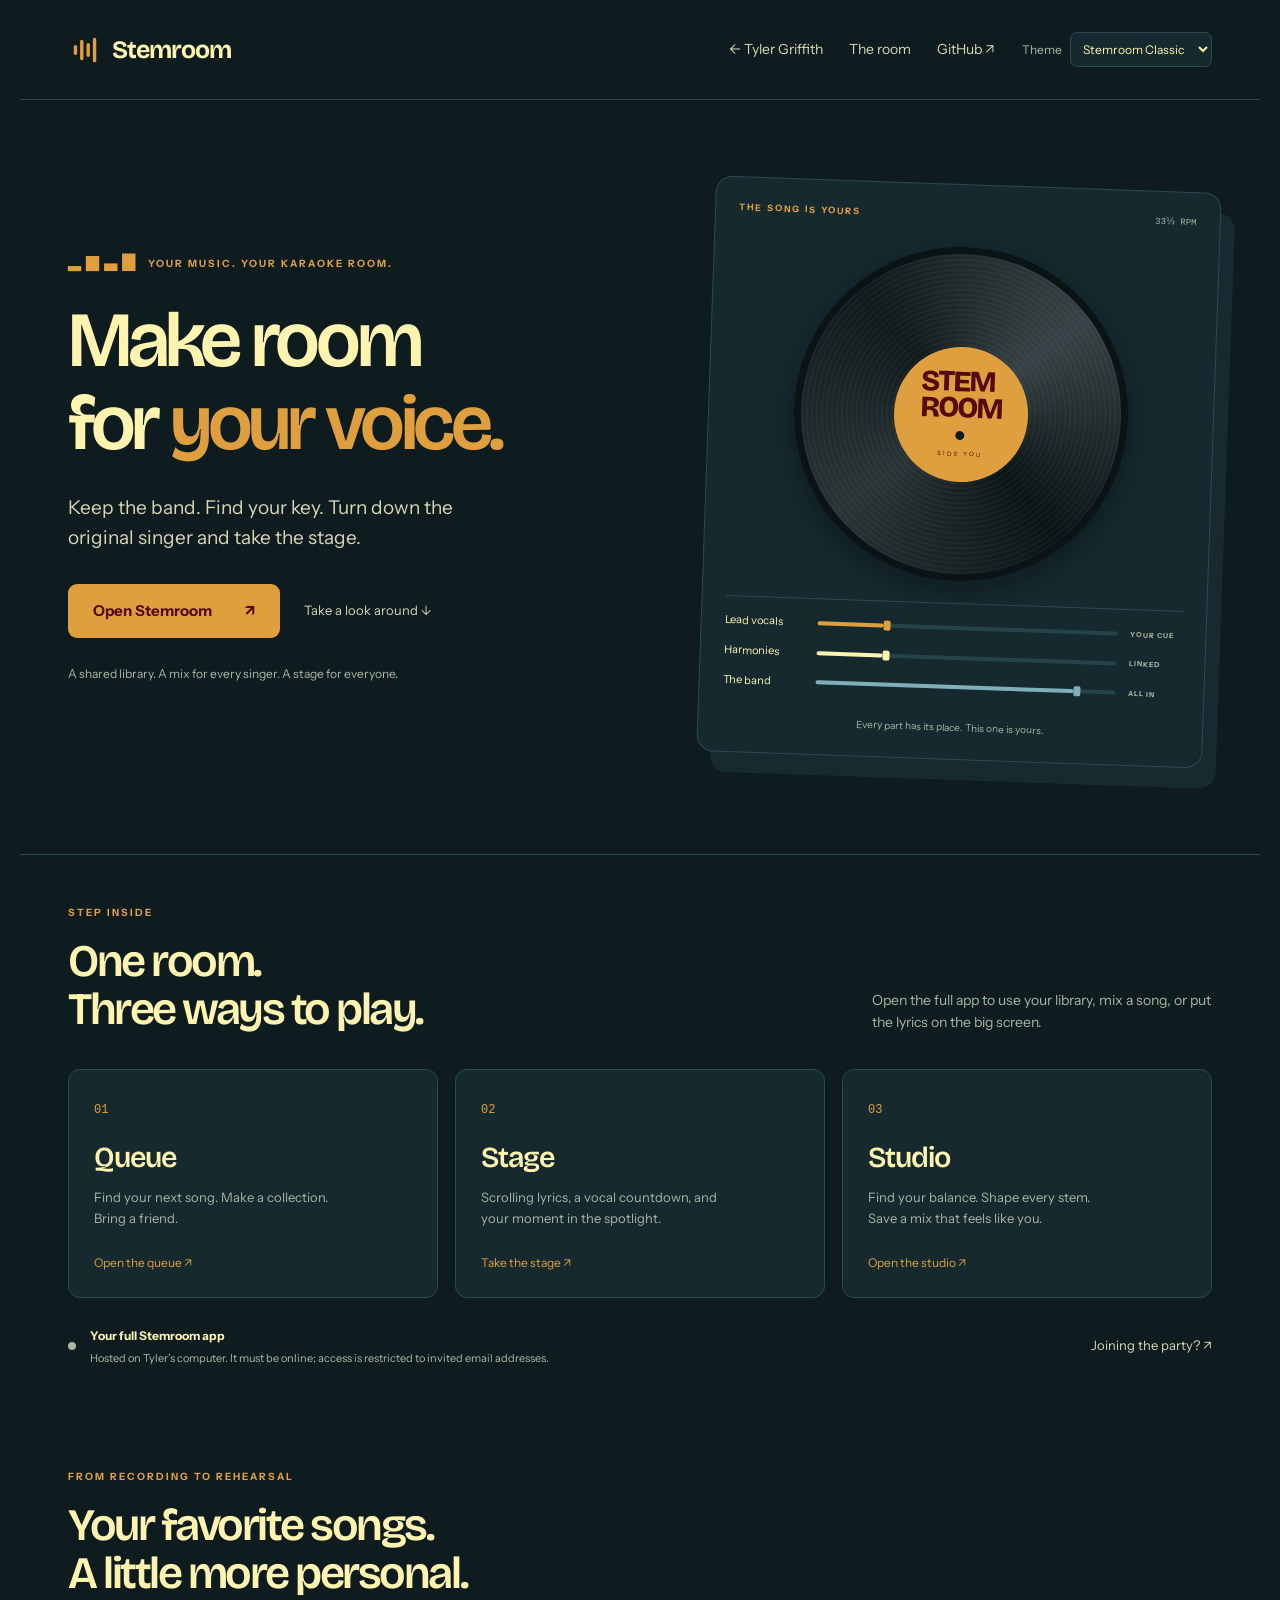
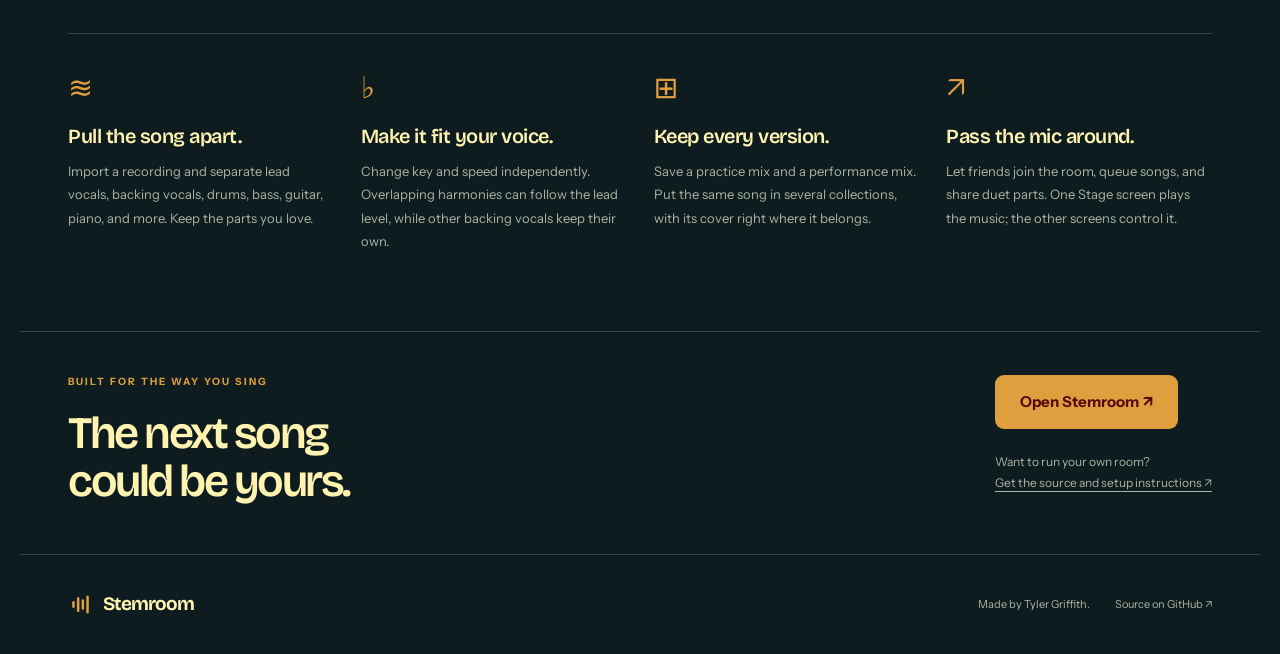
==== stemroom/index.html @ 1fe7717b "Add Stemroom to portfolio navigation and publish its entry page" ====
<!doctype html>
<html lang="en">
<head>
  <meta charset="utf-8">
  <meta name="viewport" content="width=device-width, initial-scale=1">
  <meta name="description" content="Stemroom turns your music into your karaoke room. Separate stems, save your mixes, find your key, and sing together.">
  <meta name="theme-color" content="#0E1C20">
  <title>Stemroom · Make room for your voice</title>
  <script src="assets/themes.js"></script>
  <link rel="icon" href="assets/favicon.svg" type="image/svg+xml">
  <link rel="preconnect" href="https://fonts.googleapis.com">
  <link rel="preconnect" href="https://fonts.gstatic.com" crossorigin>
  <link href="https://fonts.googleapis.com/css2?family=Bricolage+Grotesque:opsz,wght@12..96,500..800&family=Instrument+Sans:wght@400..700&display=swap" rel="stylesheet">
  <link rel="stylesheet" href="assets/palette.css">
  <link rel="stylesheet" href="site.css">
  <script type="module" src="site.js"></script>
</head>
<body>
  <a class="skip" href="#main">Skip to content</a>
  <header class="site-header wrap">
    <a class="brand" href="./"><img src="assets/favicon.svg" width="34" height="34" alt="">Stemroom</a>
    <nav aria-label="Website"><a href="https://tylergriffith.us/">← Tyler Griffith</a><a href="#room">The room</a><a href="https://github.com/tyler-the-griffith/stemroom">GitHub ↗</a></nav>
    <label class="theme-label"><span>Theme</span><select id="theme" aria-label="Site theme"></select></label>
  </header>
  <main id="main">
    <section class="hero wrap" aria-labelledby="hero-title">
      <div class="hero-copy">
        <p class="eyebrow"><span class="tiny-bars" aria-hidden="true">▂ ▆ ▃ ▇</span> YOUR MUSIC. YOUR KARAOKE ROOM.</p>
        <h1 id="hero-title">Make room<br>for <em>your voice.</em></h1>
        <p class="intro">Keep the band. Find your key. Turn down the original singer and take the stage.</p>
        <div class="actions"><a class="button primary launch" href="#room">Open Stemroom <span aria-hidden="true">↗</span></a><a class="text-link" href="#how">Take a look around <span aria-hidden="true">↓</span></a></div>
        <p class="small hero-note">A shared library. A mix for every singer. A stage for everyone.</p>
      </div>
      <div class="record-panel" aria-label="Illustration of a record separated into vocal and instrumental tracks">
        <div class="record-top"><span class="eyebrow">THE SONG IS YOURS</span><span class="mono">33⅓ RPM</span></div>
        <div class="record"><div class="record-label"><span>STEM<br>ROOM</span><i></i><small>SIDE YOU</small></div></div>
        <div class="mix-illustration">
          <div><span>Lead vocals</span><i style="--level:22%;--ink:var(--amber)"></i><b>YOUR CUE</b></div>
          <div><span>Harmonies</span><i style="--level:22%;--ink:var(--cream)"></i><b>LINKED</b></div>
          <div><span>The band</span><i style="--level:86%;--ink:var(--teal-light)"></i><b>ALL IN</b></div>
        </div>
        <p class="record-caption">Every part has its place. This one is yours.</p>
      </div>
    </section>

    <section class="room-section wrap" id="room" aria-labelledby="room-title">
      <div class="section-heading"><div><p class="eyebrow">STEP INSIDE</p><h2 id="room-title">One room.<br>Three ways to play.</h2></div><p>Open the full app to use your library, mix a song, or put the lyrics on the big screen.</p></div>
      <div class="room-links">
        <a class="room-link" data-route="#/" href="#connection"><span class="step">01</span><h3>Queue</h3><p>Find your next song. Make a collection. Bring a friend.</p><span class="route-action">Open the queue ↗</span></a>
        <a class="room-link" data-route="#/stage" href="#connection"><span class="step">02</span><h3>Stage</h3><p>Scrolling lyrics, a vocal countdown, and your moment in the spotlight.</p><span class="route-action">Take the stage ↗</span></a>
        <a class="room-link" data-route="#/studio" href="#connection"><span class="step">03</span><h3>Studio</h3><p>Find your balance. Shape every stem. Save a mix that feels like you.</p><span class="route-action">Open the studio ↗</span></a>
      </div>
      <div class="connection" id="connection"><span class="connection-mark" aria-hidden="true"></span><div><strong id="connection-title">Connecting the room</strong><p id="connection-description" role="status">Loading the app address…</p></div><a class="text-link" id="guest-link" href="#connection">Joining the party? ↗</a></div>
      <noscript><p>JavaScript is needed to load the current room address. You can still read the setup instructions on GitHub.</p></noscript>
    </section>

    <section class="how-section wrap" id="how" aria-labelledby="how-title">
      <div class="section-heading"><div><p class="eyebrow">FROM RECORDING TO REHEARSAL</p><h2 id="how-title">Your favorite songs.<br>A little more personal.</h2></div></div>
      <div class="features">
        <article><span class="feature-symbol" aria-hidden="true">≋</span><h3>Pull the song apart.</h3><p>Import a recording and separate lead vocals, backing vocals, drums, bass, guitar, piano, and more. Keep the parts you love.</p></article>
        <article><span class="feature-symbol" aria-hidden="true">♭</span><h3>Make it fit your voice.</h3><p>Change key and speed independently. Overlapping harmonies can follow the lead level, while other backing vocals keep their own.</p></article>
        <article><span class="feature-symbol" aria-hidden="true">⊞</span><h3>Keep every version.</h3><p>Save a practice mix and a performance mix. Put the same song in several collections, with its cover right where it belongs.</p></article>
        <article><span class="feature-symbol" aria-hidden="true">↗</span><h3>Pass the mic around.</h3><p>Let friends join the room, queue songs, and share duet parts. One Stage screen plays the music; the other screens control it.</p></article>
      </div>
    </section>

    <section class="closing wrap"><div><p class="eyebrow">BUILT FOR THE WAY YOU SING</p><h2>The next song<br>could be yours.</h2></div><div><a class="button primary launch" href="#room">Open Stemroom ↗</a><p class="small">Want to run your own room?<br><a href="https://github.com/tyler-the-griffith/stemroom#setup-from-scratch">Get the source and setup instructions ↗</a></p></div></section>
  </main>
  <footer class="wrap"><a class="brand" href="./"><img src="assets/favicon.svg" width="25" height="25" alt="">Stemroom</a><p>Made by Tyler Griffith.</p><a href="https://github.com/tyler-the-griffith/stemroom">Source on GitHub ↗</a></footer>
</body>
</html>
---- stemroom/assets/palette.css ----
/* Site-wide palette tokens. Artwork and instrument identification retain their own colors. */
:root {
  --bg: #0E1C20;
  --surface: #15292E;
  --surface-2: #1D363C;
  --surface-3: #25434A;
  --line: #2B4A52;
  --teal: #335C67;
  --teal-light: #7FAFBA;
  --cream: #FFF3B0;
  --text: #FFF3B0;
  --text-2: #D8D6B4;
  --muted: #A9B5A2;
  --dim: #849891;
  --amber: #E09F3E;
  --amber-soft: #3A3220;
  --red: #9E2A2B;
  --red-light: #D4605A;
  --maroon: #540B0E;
  --on-amber: #540B0E;
  --action: var(--amber);
  --on-action: var(--on-amber);
  --action-hover: color-mix(in srgb, var(--action), var(--cream) 22%);
  --danger-text: #F1A49E;
  --danger-soft: #3A1C1D;
  --cta-ink: var(--on-action);
  --cta-button: var(--maroon);

  --singer-0: #E09F3E;
  --singer-1: #7FAFBA;
  --singer-2: #D4605A;
  --singer-all: #FFF3B0;

  --display: 'Bricolage Grotesque', 'Avenir Next', system-ui, sans-serif;
  --body: 'Instrument Sans', system-ui, -apple-system, 'Segoe UI', sans-serif;
  --mono: 'JetBrains Mono', ui-monospace, 'SF Mono', monospace;

  --r-sm: 10px;
  --r: 14px;
  --r-lg: 22px;
  --r-xl: 28px;
  color-scheme: dark;
}

:root[data-theme="olive"] {
  --bg: #18210F;
  --surface: #283618;
  --surface-2: #344323;
  --surface-3: #425330;
  --line: #52633C;
  --teal: #606C38;
  --teal-light: #B7C78B;
  --cream: #FEFAE0;
  --text: #FEFAE0;
  --text-2: #E2DDC1;
  --muted: #BDC4A3;
  --dim: #A2B18D;
  --amber: #DDA15E;
  --amber-soft: #3C3421;
  --red: #813F18;
  --red-light: #E49B65;
  --maroon: #283618;
  --on-amber: #283618;
  --danger-soft: #432D21;
  --singer-0: #DDA15E;
  --singer-1: #B7C78B;
  --singer-2: #E49B65;
  --singer-all: #FEFAE0;
}

:root[data-theme="autumn"] {
  --bg: #261A13;
  --surface: #342217;
  --surface-2: #432818;
  --surface-3: #53331F;
  --line: #785438;
  --teal: #99582A;
  --teal-light: #E0B47C;
  --cream: #FFE6A7;
  --text: #FFE6A7;
  --text-2: #E8D3B2;
  --muted: #D0B89A;
  --dim: #BFA588;
  --amber: #BB9457;
  --amber-soft: #3B2A1A;
  --red: #6F1D1B;
  --red-light: #E29783;
  --maroon: #432818;
  --on-amber: #261A13;
  --danger-soft: #432321;
  --singer-0: #D9B475;
  --singer-1: #EDCF9C;
  --singer-2: #E29783;
  --singer-all: #FFE6A7;
}

:root[data-theme="ocean"] {
  --bg: #001E2D;
  --surface: #003049;
  --surface-2: #0C3F57;
  --surface-3: #194E66;
  --line: #35667C;
  --teal: #003049;
  --teal-light: #85B5D3;
  --cream: #FDF0D5;
  --text: #FDF0D5;
  --text-2: #D1E2E6;
  --muted: #A6C4D2;
  --dim: #91B5C8;
  --amber: #85B5D3;
  --amber-soft: #103E54;
  --red: #780000;
  --red-light: #F18A92;
  --maroon: #003049;
  --on-amber: #003049;
  --action: #C1121F;
  --on-action: #FDF0D5;
  --action-hover: #DA2633;
  --cta-button: #780000;
  --danger-soft: #42232D;
  --singer-0: #85B5D3;
  --singer-1: #F1CA90;
  --singer-2: #F18A92;
  --singer-all: #FDF0D5;
}
---- stemroom/site.css ----
*{box-sizing:border-box}html{scroll-behavior:smooth;scroll-padding-top:90px}body{margin:0;background:var(--bg);color:var(--text);font-family:var(--body);font-size:16px;line-height:1.6}a{color:inherit;text-decoration:none}button,select{font:inherit}a,select{touch-action:manipulation}a:focus-visible,select:focus-visible{outline:3px solid var(--amber);outline-offset:6px}a:hover{text-decoration:underline}img{display:block}.wrap{max-width:1240px;margin:auto;padding-left:48px;padding-right:48px}.site-header{min-height:100px;display:flex;align-items:center;gap:28px;border-bottom:1px solid var(--line)}.brand{display:inline-flex;gap:10px;align-items:center;font-family:var(--display);font-size:25px;font-weight:700;letter-spacing:-1px}.site-header nav{display:flex;gap:26px;margin-left:auto;font-size:14px;color:var(--text-2)}.theme-label{display:flex;align-items:center;gap:8px;font-size:12px;color:var(--muted)}select{max-width:150px;color:var(--text);background:var(--surface);border:1px solid var(--line);border-radius:7px;padding:8px;font-size:12px}.hero{display:grid;grid-template-columns:1.12fr 1fr;gap:72px;align-items:center;padding-top:84px;padding-bottom:94px}.eyebrow{font-size:10px;font-weight:700;letter-spacing:2px;color:var(--amber);margin:0 0 24px}.tiny-bars{font-size:17px;letter-spacing:1px;margin-right:8px}h1,h2,h3{font-family:var(--display);font-weight:600;line-height:1.06;margin:0;letter-spacing:-.055em}h1{font-size:clamp(54px,6.1vw,80px)}h1 em{font-style:normal;color:var(--amber)}.intro{font-size:19px;line-height:1.6;color:var(--text-2);max-width:430px;margin:28px 0 30px}.actions{display:flex;align-items:center;gap:24px;flex-wrap:wrap}.button{display:inline-flex;align-items:center;justify-content:center;gap:32px;min-height:54px;padding:14px 25px;border-radius:9px;font-size:15px;font-weight:700}.button:hover{text-decoration:none;background:var(--action-hover)}.primary{color:var(--on-action);background:var(--action)}.text-link{font-size:13px;color:var(--text-2)}.small{font-size:12px;line-height:1.8;color:var(--muted)}.hero-note{margin-top:25px;max-width:400px}.record-panel{position:relative;border:1px solid var(--line);border-radius:17px;padding:23px;background:var(--surface);transform:rotate(2deg);box-shadow:14px 20px 0 color-mix(in srgb,var(--teal) 22%,transparent)}.record-top{display:flex;align-items:center;justify-content:space-between}.record-top .eyebrow{margin:0;font-size:9px}.mono{font-family:var(--mono);font-size:9px;color:var(--muted)}.record{width:73%;aspect-ratio:1;border-radius:50%;margin:25px auto 22px;display:grid;place-items:center;background:repeating-radial-gradient(circle at center,transparent 0 3px,#ffffff0a 4px 5px),conic-gradient(from 140deg,#0b1315,#293436,#10191b,#364245,#0b1315);box-shadow:0 8px 24px #0005;border:7px solid #0b1315}.record-label{width:42%;aspect-ratio:1;border-radius:50%;background:var(--amber);color:var(--on-amber);display:flex;align-items:center;flex-direction:column;justify-content:center;gap:10px}.record-label span{font-family:var(--display);font-size:clamp(18px,2.3vw,30px);font-weight:800;line-height:.88;letter-spacing:-2px}.record-label i{width:9px;height:9px;border-radius:50%;background:var(--bg)}.record-label small{font-size:6px;letter-spacing:2px}.mix-illustration{border-top:1px solid var(--line);padding-top:15px;display:grid;gap:12px}.mix-illustration>div{display:grid;grid-template-columns:80px 1fr 52px;align-items:center;gap:13px;font-size:11px}.mix-illustration i{display:block;background:var(--surface-3);height:4px;position:relative;border-radius:4px}.mix-illustration i:before{content:"";display:block;width:var(--level);height:100%;background:var(--ink);border-radius:4px}.mix-illustration i:after{content:"";position:absolute;left:var(--level);top:-3px;width:7px;height:10px;background:var(--ink);border-radius:2px}.mix-illustration b{font-size:7px;letter-spacing:1px;color:var(--muted)}.record-caption{text-align:center;font-size:10px;color:var(--muted);margin:24px 0 0}.room-section{padding-top:50px;padding-bottom:65px;border-top:1px solid var(--line)}.section-heading{display:flex;align-items:flex-end;justify-content:space-between;gap:50px;margin-bottom:35px}.section-heading .eyebrow{margin-bottom:17px}h2{font-size:45px}.section-heading>p{max-width:340px;margin:0;color:var(--muted);font-size:14px}.room-links{display:grid;grid-template-columns:repeat(3,1fr);gap:17px}.room-link{background:var(--surface);border:1px solid var(--line);border-radius:12px;padding:25px;transition:background .15s,transform .15s}.room-link:hover{background:var(--surface-2);transform:translateY(-3px);text-decoration:none}.step{font-family:var(--mono);font-size:12px;color:var(--amber)}.room-link h3{font-size:29px;letter-spacing:-1px;margin:23px 0 13px}.room-link p{font-size:13px;color:var(--muted);max-width:240px;min-height:44px}.route-action{display:block;margin-top:22px;font-size:12px;color:var(--amber)}.connection{display:flex;align-items:center;gap:14px;padding:24px 0 0}.connection-mark{width:8px;height:8px;background:var(--muted);border-radius:50%;flex-shrink:0}.connection strong{font-size:12px}.connection p{font-size:11px;color:var(--muted);margin:2px 0}.connection .text-link{margin-left:auto;white-space:nowrap}.how-section{padding-top:35px;padding-bottom:65px}.features{display:grid;grid-template-columns:repeat(4,1fr);gap:27px;border-top:1px solid var(--line);padding-top:30px}.feature-symbol{display:block;font-size:30px;color:var(--amber);height:62px}.features h3{font-size:20px;letter-spacing:-.5px}.features p{font-size:13px;color:var(--muted);line-height:1.8}.closing{display:flex;justify-content:space-between;align-items:center;padding-top:42px;padding-bottom:48px;border-top:1px solid var(--line)}.closing .eyebrow{margin-bottom:20px}.closing .small{margin-top:22px}.closing .small a{text-decoration:underline;text-underline-offset:4px}footer{display:flex;gap:25px;align-items:center;border-top:1px solid var(--line);min-height:100px}footer .brand{font-size:19px}footer p{margin-left:auto;color:var(--muted);font-size:11px}footer>a:last-child{font-size:11px;color:var(--muted)}.skip{position:absolute;top:-70px;left:16px;background:var(--amber);color:var(--on-amber);padding:10px;z-index:10}.skip:focus{top:10px}@media(max-width:1000px){.wrap{padding-left:30px;padding-right:30px}.hero{gap:38px}.site-header{gap:18px}.site-header nav{gap:16px}.theme-label>span{display:none}.hero h1{font-size:60px}.features{grid-template-columns:repeat(2,1fr)}.record-panel{padding:18px}.hero .actions{gap:15px}}@media(max-width:700px){.wrap{padding-left:22px;padding-right:22px}.site-header{flex-wrap:wrap;padding-top:20px;padding-bottom:18px;gap:18px;min-height:auto}.site-header nav{order:3;width:100%;margin-left:0;justify-content:space-between}.theme-label{margin-left:auto}.theme-label select{max-width:135px}.hero{grid-template-columns:1fr;padding-top:45px;padding-bottom:55px;gap:42px}.hero h1{font-size:clamp(49px,10vw,72px)}.intro{font-size:17px;max-width:370px}.eyebrow{font-size:9px;letter-spacing:1.3px}.hero-note{margin-bottom:0}.record-panel{max-width:390px;justify-self:center;width:calc(100% - 16px)}.record-label span{font-size:30px}.section-heading{display:block}.section-heading>p{margin-top:22px}.room-links{grid-template-columns:1fr}.room-link{padding:22px}.room-link h3{margin-top:15px}.room-link p{max-width:none;min-height:0}.route-action{margin-top:16px}.room-section{padding-top:35px;padding-bottom:35px}h2{font-size:37px}.connection{flex-wrap:wrap}.connection>div{flex:1}.connection .text-link{margin-left:22px}.features{gap:24px;grid-template-columns:1fr 1fr}.features h3{font-size:20px;line-height:1.2}.features p{font-size:12px}.closing{display:block;padding-top:30px;padding-bottom:30px}.closing>div:last-child{margin-top:27px}footer{flex-wrap:wrap;gap:15px;padding-top:22px;padding-bottom:22px}footer p{margin-left:auto}footer>a:last-child{width:100%}}@media(prefers-reduced-motion:reduce){html{scroll-behavior:auto}.room-link{transition:none}.room-link:hover{transform:none}}
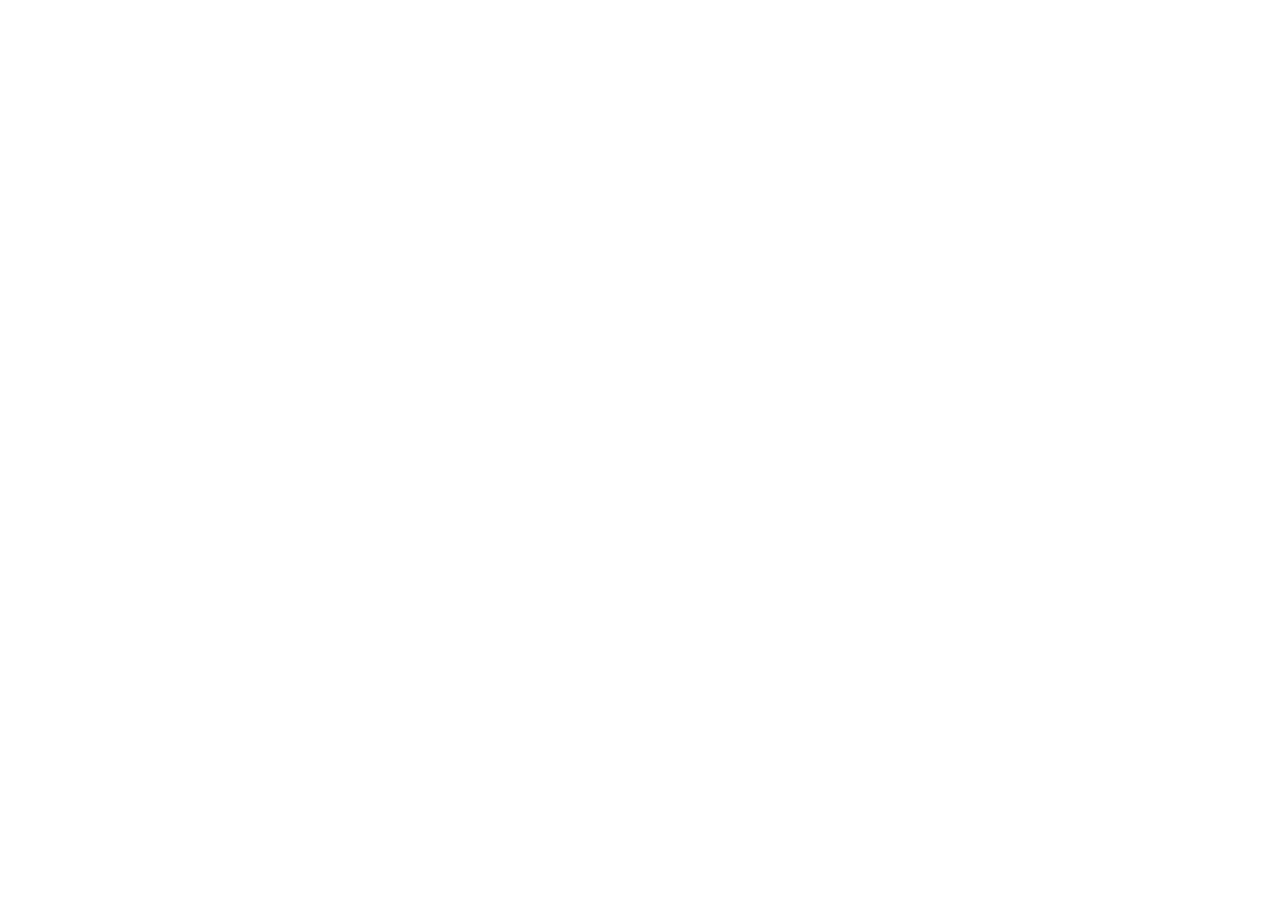
==== commit d5736f00: "Open Stemroom Queue directly from the website" ====
--- a/stemroom/index.html
+++ b/stemroom/index.html
@@ -3,69 +3,24 @@
 <head>
   <meta charset="utf-8">
   <meta name="viewport" content="width=device-width, initial-scale=1">
-  <meta name="description" content="Stemroom turns your music into your karaoke room. Separate stems, save your mixes, find your key, and sing together.">
-  <meta name="theme-color" content="#0E1C20">
-  <title>Stemroom · Make room for your voice</title>
-  <script src="assets/themes.js"></script>
+  <meta name="description" content="Open the Stemroom Queue to pick a song, browse your library, and sing together.">
+  <meta name="theme-color" content="#18210F">
+  <title>Stemroom · Queue</title>
+  <script>window.location.replace("https://lot-shore-precious-denied.trycloudflare.com/#/");</script>
+  <meta http-equiv="refresh" content="0; url=https://lot-shore-precious-denied.trycloudflare.com/#/">
   <link rel="icon" href="assets/favicon.svg" type="image/svg+xml">
-  <link rel="preconnect" href="https://fonts.googleapis.com">
-  <link rel="preconnect" href="https://fonts.gstatic.com" crossorigin>
-  <link href="https://fonts.googleapis.com/css2?family=Bricolage+Grotesque:opsz,wght@12..96,500..800&family=Instrument+Sans:wght@400..700&display=swap" rel="stylesheet">
-  <link rel="stylesheet" href="assets/palette.css">
-  <link rel="stylesheet" href="site.css">
-  <script type="module" src="site.js"></script>
+  <style>
+    :root { color-scheme: dark; font-family: system-ui, sans-serif; background: #18210F; color: #FEFAE0; }
+    body { margin: 0; padding: 2rem; }
+    main { max-width: 32rem; margin: 15vh auto; }
+    a { color: #DDA15E; }
+  </style>
 </head>
 <body>
-  <a class="skip" href="#main">Skip to content</a>
-  <header class="site-header wrap">
-    <a class="brand" href="./"><img src="assets/favicon.svg" width="34" height="34" alt="">Stemroom</a>
-    <nav aria-label="Website"><a href="https://tylergriffith.us/">← Tyler Griffith</a><a href="#room">The room</a><a href="https://github.com/tyler-the-griffith/stemroom">GitHub ↗</a></nav>
-    <label class="theme-label"><span>Theme</span><select id="theme" aria-label="Site theme"></select></label>
-  </header>
-  <main id="main">
-    <section class="hero wrap" aria-labelledby="hero-title">
-      <div class="hero-copy">
-        <p class="eyebrow"><span class="tiny-bars" aria-hidden="true">▂ ▆ ▃ ▇</span> YOUR MUSIC. YOUR KARAOKE ROOM.</p>
-        <h1 id="hero-title">Make room<br>for <em>your voice.</em></h1>
-        <p class="intro">Keep the band. Find your key. Turn down the original singer and take the stage.</p>
-        <div class="actions"><a class="button primary launch" href="#room">Open Stemroom <span aria-hidden="true">↗</span></a><a class="text-link" href="#how">Take a look around <span aria-hidden="true">↓</span></a></div>
-        <p class="small hero-note">A shared library. A mix for every singer. A stage for everyone.</p>
-      </div>
-      <div class="record-panel" aria-label="Illustration of a record separated into vocal and instrumental tracks">
-        <div class="record-top"><span class="eyebrow">THE SONG IS YOURS</span><span class="mono">33⅓ RPM</span></div>
-        <div class="record"><div class="record-label"><span>STEM<br>ROOM</span><i></i><small>SIDE YOU</small></div></div>
-        <div class="mix-illustration">
-          <div><span>Lead vocals</span><i style="--level:22%;--ink:var(--amber)"></i><b>YOUR CUE</b></div>
-          <div><span>Harmonies</span><i style="--level:22%;--ink:var(--cream)"></i><b>LINKED</b></div>
-          <div><span>The band</span><i style="--level:86%;--ink:var(--teal-light)"></i><b>ALL IN</b></div>
-        </div>
-        <p class="record-caption">Every part has its place. This one is yours.</p>
-      </div>
-    </section>
-
-    <section class="room-section wrap" id="room" aria-labelledby="room-title">
-      <div class="section-heading"><div><p class="eyebrow">STEP INSIDE</p><h2 id="room-title">One room.<br>Three ways to play.</h2></div><p>Open the full app to use your library, mix a song, or put the lyrics on the big screen.</p></div>
-      <div class="room-links">
-        <a class="room-link" data-route="#/" href="#connection"><span class="step">01</span><h3>Queue</h3><p>Find your next song. Make a collection. Bring a friend.</p><span class="route-action">Open the queue ↗</span></a>
-        <a class="room-link" data-route="#/stage" href="#connection"><span class="step">02</span><h3>Stage</h3><p>Scrolling lyrics, a vocal countdown, and your moment in the spotlight.</p><span class="route-action">Take the stage ↗</span></a>
-        <a class="room-link" data-route="#/studio" href="#connection"><span class="step">03</span><h3>Studio</h3><p>Find your balance. Shape every stem. Save a mix that feels like you.</p><span class="route-action">Open the studio ↗</span></a>
-      </div>
-      <div class="connection" id="connection"><span class="connection-mark" aria-hidden="true"></span><div><strong id="connection-title">Connecting the room</strong><p id="connection-description" role="status">Loading the app address…</p></div><a class="text-link" id="guest-link" href="#connection">Joining the party? ↗</a></div>
-      <noscript><p>JavaScript is needed to load the current room address. You can still read the setup instructions on GitHub.</p></noscript>
-    </section>
-
-    <section class="how-section wrap" id="how" aria-labelledby="how-title">
-      <div class="section-heading"><div><p class="eyebrow">FROM RECORDING TO REHEARSAL</p><h2 id="how-title">Your favorite songs.<br>A little more personal.</h2></div></div>
-      <div class="features">
-        <article><span class="feature-symbol" aria-hidden="true">≋</span><h3>Pull the song apart.</h3><p>Import a recording and separate lead vocals, backing vocals, drums, bass, guitar, piano, and more. Keep the parts you love.</p></article>
-        <article><span class="feature-symbol" aria-hidden="true">♭</span><h3>Make it fit your voice.</h3><p>Change key and speed independently. Overlapping harmonies can follow the lead level, while other backing vocals keep their own.</p></article>
-        <article><span class="feature-symbol" aria-hidden="true">⊞</span><h3>Keep every version.</h3><p>Save a practice mix and a performance mix. Put the same song in several collections, with its cover right where it belongs.</p></article>
-        <article><span class="feature-symbol" aria-hidden="true">↗</span><h3>Pass the mic around.</h3><p>Let friends join the room, queue songs, and share duet parts. One Stage screen plays the music; the other screens control it.</p></article>
-      </div>
-    </section>
-
-    <section class="closing wrap"><div><p class="eyebrow">BUILT FOR THE WAY YOU SING</p><h2>The next song<br>could be yours.</h2></div><div><a class="button primary launch" href="#room">Open Stemroom ↗</a><p class="small">Want to run your own room?<br><a href="https://github.com/tyler-the-griffith/stemroom#setup-from-scratch">Get the source and setup instructions ↗</a></p></div></section>
+  <main>
+    <h1>Opening Stemroom…</h1>
+    <p><a id="queue-link" href="https://lot-shore-precious-denied.trycloudflare.com/#/">Open the Queue</a></p>
+    <p><a href="https://tylergriffith.us/">← Tyler Griffith</a></p>
   </main>
-  <footer class="wrap"><a class="brand" href="./"><img src="assets/favicon.svg" width="25" height="25" alt="">Stemroom</a><p>Made by Tyler Griffith.</p><a href="https://github.com/tyler-the-griffith/stemroom">Source on GitHub ↗</a></footer>
 </body>
 </html>
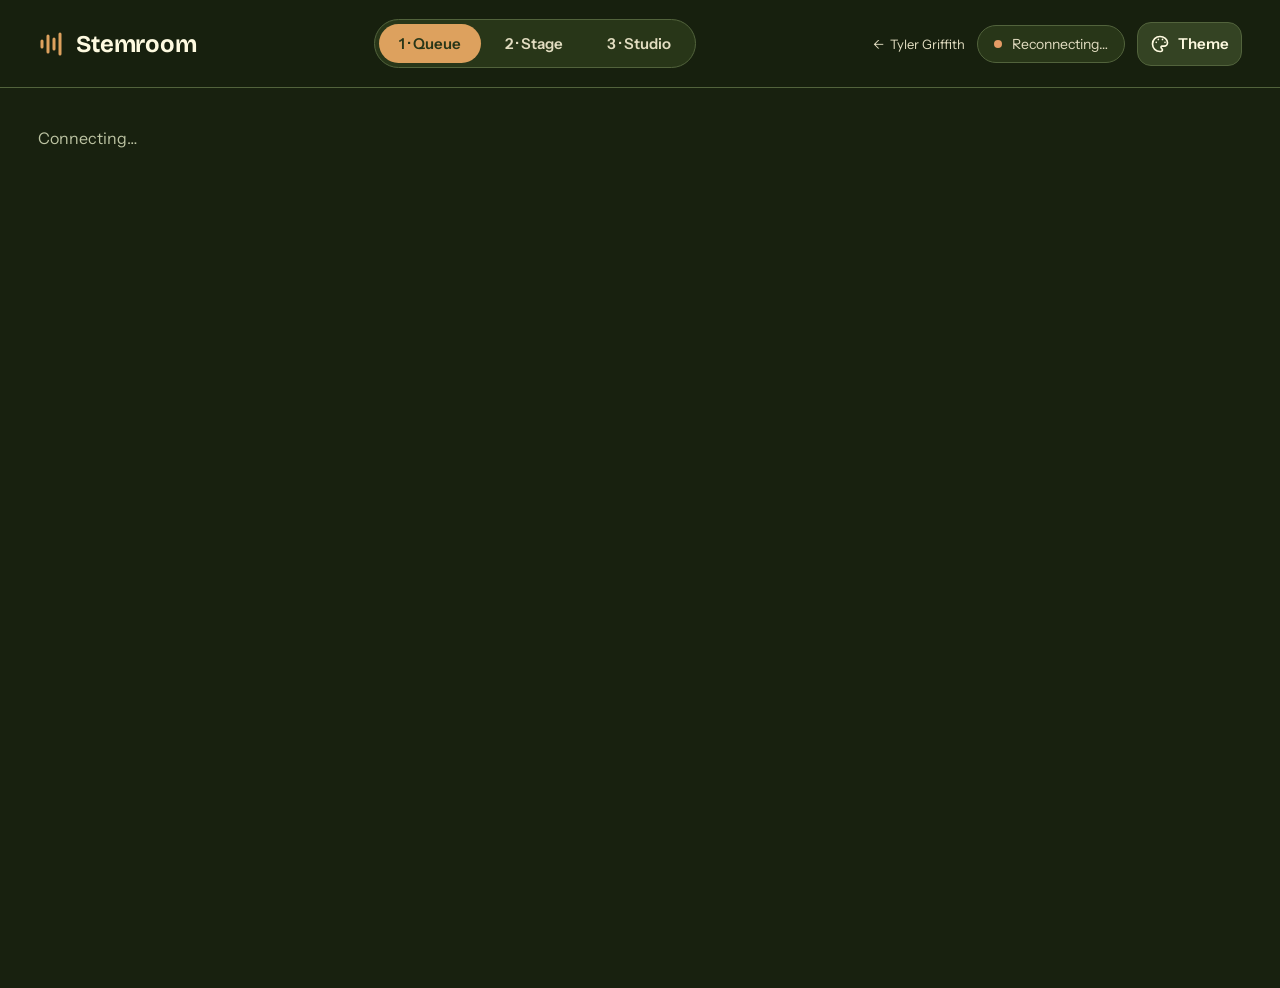
==== commit e0b7bf10: "Serve Stemroom directly on the website with a separate audio backend" ====
--- a/stemroom/index.html
+++ b/stemroom/index.html
@@ -1,26 +1,29 @@
 <!doctype html>
 <html lang="en">
 <head>
-  <meta charset="utf-8">
-  <meta name="viewport" content="width=device-width, initial-scale=1">
-  <meta name="description" content="Open the Stemroom Queue to pick a song, browse your library, and sing together.">
-  <meta name="theme-color" content="#18210F">
-  <title>Stemroom · Queue</title>
-  <script>window.location.replace("https://lot-shore-precious-denied.trycloudflare.com/#/");</script>
-  <meta http-equiv="refresh" content="0; url=https://lot-shore-precious-denied.trycloudflare.com/#/">
-  <link rel="icon" href="assets/favicon.svg" type="image/svg+xml">
-  <style>
-    :root { color-scheme: dark; font-family: system-ui, sans-serif; background: #18210F; color: #FEFAE0; }
-    body { margin: 0; padding: 2rem; }
-    main { max-width: 32rem; margin: 15vh auto; }
-    a { color: #DDA15E; }
-  </style>
+<meta charset="utf-8">
+<meta name="viewport" content="width=device-width, initial-scale=1, viewport-fit=cover">
+<title>Stemroom</title>
+<meta name="theme-color" content="#18210F">
+<script src="connection.js"></script>
+<script src="js/themes.js?v=olive-default"></script>
+<link rel="icon" href="favicon.svg" type="image/svg+xml">
+<link rel="preconnect" href="https://fonts.googleapis.com">
+<link rel="preconnect" href="https://fonts.gstatic.com" crossorigin>
+<link rel="stylesheet" href="https://fonts.googleapis.com/css2?family=Bricolage+Grotesque:opsz,wght@12..96,500..800&family=Instrument+Sans:wght@400..700&family=JetBrains+Mono:wght@400;600&display=swap">
+<link rel="stylesheet" href="css/app.css?v=olive-default">
+<script type="importmap">
+{
+  "imports": {
+    "preact": "./vendor/preact.mjs",
+    "preact/hooks": "./vendor/preact-hooks.mjs",
+    "htm": "./vendor/htm.mjs"
+  }
+}
+</script>
 </head>
 <body>
-  <main>
-    <h1>Opening Stemroom…</h1>
-    <p><a id="queue-link" href="https://lot-shore-precious-denied.trycloudflare.com/#/">Open the Queue</a></p>
-    <p><a href="https://tylergriffith.us/">← Tyler Griffith</a></p>
-  </main>
+<div id="app"></div>
+<script type="module" src="js/main.js"></script>
 </body>
 </html>
--- a/stemroom/css/app.css
+++ b/stemroom/css/app.css
@@ -0,0 +1,525 @@
+/* Site-wide palette tokens. Artwork and instrument identification retain their own colors. */
+:root,
+:root[data-theme="olive"] {
+  --bg: #18210F;
+  --surface: #283618;
+  --surface-2: #344323;
+  --surface-3: #425330;
+  --line: #52633C;
+  --teal: #606C38;
+  --teal-light: #B7C78B;
+  --cream: #FEFAE0;
+  --text: #FEFAE0;
+  --text-2: #E2DDC1;
+  --muted: #BDC4A3;
+  --dim: #A2B18D;
+  --amber: #DDA15E;
+  --amber-soft: #3C3421;
+  --red: #813F18;
+  --red-light: #E49B65;
+  --maroon: #283618;
+  --on-amber: #283618;
+  --action: var(--amber);
+  --on-action: var(--on-amber);
+  --action-hover: color-mix(in srgb, var(--action), var(--cream) 22%);
+  --danger-text: #F1A49E;
+  --danger-soft: #432D21;
+  --cta-ink: var(--on-action);
+  --cta-button: var(--maroon);
+
+  --singer-0: #DDA15E;
+  --singer-1: #B7C78B;
+  --singer-2: #E49B65;
+  --singer-all: #FEFAE0;
+
+  --display: 'Bricolage Grotesque', 'Avenir Next', system-ui, sans-serif;
+  --body: 'Instrument Sans', system-ui, -apple-system, 'Segoe UI', sans-serif;
+  --mono: 'JetBrains Mono', ui-monospace, 'SF Mono', monospace;
+
+  --r-sm: 10px;
+  --r: 14px;
+  --r-lg: 22px;
+  --r-xl: 28px;
+  color-scheme: dark;
+}
+
+
+:root[data-theme="autumn"] {
+  --bg: #261A13;
+  --surface: #342217;
+  --surface-2: #432818;
+  --surface-3: #53331F;
+  --line: #785438;
+  --teal: #99582A;
+  --teal-light: #E0B47C;
+  --cream: #FFE6A7;
+  --text: #FFE6A7;
+  --text-2: #E8D3B2;
+  --muted: #D0B89A;
+  --dim: #BFA588;
+  --amber: #BB9457;
+  --amber-soft: #3B2A1A;
+  --red: #6F1D1B;
+  --red-light: #E29783;
+  --maroon: #432818;
+  --on-amber: #261A13;
+  --danger-soft: #432321;
+  --singer-0: #D9B475;
+  --singer-1: #EDCF9C;
+  --singer-2: #E29783;
+  --singer-all: #FFE6A7;
+}
+
+:root[data-theme="ocean"] {
+  --bg: #001E2D;
+  --surface: #003049;
+  --surface-2: #0C3F57;
+  --surface-3: #194E66;
+  --line: #35667C;
+  --teal: #003049;
+  --teal-light: #85B5D3;
+  --cream: #FDF0D5;
+  --text: #FDF0D5;
+  --text-2: #D1E2E6;
+  --muted: #A6C4D2;
+  --dim: #91B5C8;
+  --amber: #85B5D3;
+  --amber-soft: #103E54;
+  --red: #780000;
+  --red-light: #F18A92;
+  --maroon: #003049;
+  --on-amber: #003049;
+  --action: #C1121F;
+  --on-action: #FDF0D5;
+  --action-hover: #DA2633;
+  --cta-button: #780000;
+  --danger-soft: #42232D;
+  --singer-0: #85B5D3;
+  --singer-1: #F1CA90;
+  --singer-2: #F18A92;
+  --singer-all: #FDF0D5;
+}
+
+* { box-sizing: border-box; }
+html, body { margin: 0; background: var(--bg); color: var(--text); font-family: var(--body); }
+body { min-height: 100vh; -webkit-font-smoothing: antialiased; }
+button, input, select, textarea { font: inherit; color: inherit; }
+a { color: var(--amber); }
+a:hover { color: var(--cream); }
+:focus-visible { outline: 2px solid var(--amber); outline-offset: 2px; }
+::selection { background: var(--amber); color: var(--on-amber); }
+img { display: block; }
+
+.sr-only { position: absolute; width: 1px; height: 1px; overflow: hidden; clip: rect(0 0 0 0); white-space: nowrap; }
+.mono { font-family: var(--mono); }
+.display { font-family: var(--display); letter-spacing: -0.02em; }
+.muted { color: var(--muted); }
+.dim { color: var(--dim); }
+.eyebrow { font-size: 12px; font-weight: 700; letter-spacing: 0.12em; text-transform: uppercase; color: var(--muted); }
+.eyebrow.amber { color: var(--amber); }
+.row { display: flex; align-items: center; gap: 12px; }
+.wrap { flex-wrap: wrap; }
+.grow { flex: 1; min-width: 0; }
+.stack { display: flex; flex-direction: column; }
+.ellipsis { overflow: hidden; text-overflow: ellipsis; white-space: nowrap; }
+
+/* ---------------------------------------------------------------- layout */
+.page { min-height: 100vh; padding: 24px clamp(16px, 3vw, 40px) 56px; display: flex; flex-direction: column; align-items: center; }
+.page-inner { width: 100%; max-width: 1360px; display: flex; flex-direction: column; gap: 28px; }
+.columns { display: flex; flex-wrap: wrap; gap: 28px; align-items: flex-start; }
+.col-main { flex: 999 1 640px; min-width: 0; display: flex; flex-direction: column; gap: 22px; }
+.col-side { flex: 1 1 320px; min-width: 0; display: flex; flex-direction: column; gap: 18px; }
+
+.topbar { display: flex; flex-wrap: wrap; align-items: center; justify-content: space-between; gap: 14px; }
+.brand { display: flex; align-items: center; gap: 10px; text-decoration: none; color: var(--text); }
+.brand span { font-family: var(--display); font-size: 24px; font-weight: 700; letter-spacing: -0.01em; }
+.nav { display: flex; gap: 4px; padding: 4px; background: var(--surface); border: 1px solid var(--line); border-radius: 999px; }
+.nav a { padding: 10px 20px; border-radius: 999px; text-decoration: none; font-weight: 600; font-size: 15px; color: var(--text-2); white-space: nowrap; }
+.nav a:hover { color: var(--cream); background: var(--surface-2); }
+.nav a[aria-current="page"] { background: var(--action); color: var(--on-action); }
+.nav a[aria-disabled="true"] { opacity: .45; pointer-events: none; }
+.room-chip { display: flex; align-items: center; gap: 10px; padding: 9px 16px; border-radius: 999px; background: var(--surface); border: 1px solid var(--line); font-size: 14px; color: var(--text-2); }
+.live-dot { width: 8px; height: 8px; border-radius: 999px; background: var(--teal-light); flex-shrink: 0; }
+.live-dot.off { background: var(--red-light); }
+
+/* ---------------------------------------------------------------- surfaces */
+.card { background: var(--surface); border: 1px solid var(--line); border-radius: var(--r-lg); padding: 24px; }
+.card.lg { border-radius: var(--r-xl); padding: clamp(22px, 3vw, 40px); }
+.card.tight { padding: 16px 18px; }
+.card h2, .h2 { margin: 0; font-family: var(--display); font-size: 22px; font-weight: 700; letter-spacing: -0.01em; }
+.section-head { display: flex; align-items: baseline; justify-content: space-between; gap: 12px; flex-wrap: wrap; }
+.section-head h2 { margin: 0; font-family: var(--display); font-size: 28px; font-weight: 700; letter-spacing: -0.01em; }
+.divider { width: 1px; align-self: stretch; background: var(--line); }
+hr.sep { border: 0; border-top: 1px solid var(--line); margin: 4px 0; width: 100%; }
+
+/* ---------------------------------------------------------------- controls */
+.btn { display: inline-flex; align-items: center; justify-content: center; gap: 8px; min-height: 44px; padding: 0 18px; border-radius: var(--r); border: 1px solid var(--line); background: var(--surface-2); color: var(--text); font-weight: 600; font-size: 15px; cursor: pointer; text-decoration: none; white-space: nowrap; }
+.btn:hover { background: var(--surface-3); color: var(--cream); }
+.btn:disabled { opacity: .5; cursor: not-allowed; }
+.btn.primary { background: var(--action); border-color: var(--action); color: var(--on-action); font-weight: 700; }
+.btn.primary:hover { background: var(--action-hover); color: var(--on-action); }
+.btn.ghost { background: transparent; border-color: transparent; color: var(--text-2); }
+.btn.ghost:hover { background: var(--surface-2); }
+.btn.outline { background: transparent; }
+.btn.dashed { background: transparent; border-style: dashed; border-color: var(--muted); }
+.btn.danger { color: var(--danger-text); }
+.btn.lg { min-height: 56px; padding: 0 26px; font-size: 17px; border-radius: 16px; }
+.btn.sm { min-height: 36px; padding: 0 12px; font-size: 14px; border-radius: var(--r-sm); }
+.btn.block { width: 100%; }
+.btn[aria-pressed="true"] { border-color: var(--amber); background: var(--amber-soft); color: var(--amber); }
+.icon-btn { width: 44px; height: 44px; display: inline-grid; place-items: center; border-radius: 12px; border: 1px solid var(--line); background: var(--surface-2); color: var(--text); cursor: pointer; flex-shrink: 0; }
+.icon-btn:hover { background: var(--surface-3); }
+.icon-btn.ghost { border-color: transparent; background: transparent; color: var(--muted); }
+.icon-btn.ghost:hover { background: var(--surface-2); color: var(--cream); }
+.icon-btn.round { border-radius: 999px; }
+.icon-btn.play { width: 56px; height: 56px; border-radius: 999px; background: var(--action); border: 0; color: var(--on-action); }
+.icon-btn.play:hover { background: var(--action-hover); }
+.icon-btn.play.lg { width: 64px; height: 64px; }
+.icon-btn:disabled { opacity: .45; cursor: not-allowed; }
+
+.field { display: flex; align-items: center; gap: 12px; background: var(--bg); border: 1.5px solid var(--line); border-radius: 16px; padding: 0 16px; min-height: 58px; }
+.field:focus-within { border-color: var(--amber); }
+.field.accent { border-color: var(--amber); }
+.field input, .field textarea { flex: 1; min-width: 0; background: transparent; border: 0; outline: none; color: var(--text); font-size: 17px; }
+.field input::placeholder, textarea::placeholder { color: var(--dim); }
+.field.sm { min-height: 44px; border-radius: 12px; }
+.field.sm input { font-size: 15px; }
+.input { background: var(--bg); border: 1.5px solid var(--line); border-radius: 12px; min-height: 44px; padding: 0 12px; color: var(--text); outline: none; }
+.input:focus { border-color: var(--amber); }
+textarea.input { padding: 12px; min-height: 140px; width: 100%; resize: vertical; font-family: var(--mono); font-size: 13px; line-height: 1.5; }
+select.input { padding-right: 8px; }
+
+input[type="range"] { accent-color: var(--amber); width: 100%; height: 28px; margin: 0; cursor: pointer; }
+input[type="checkbox"] { accent-color: var(--amber); width: 22px; height: 22px; cursor: pointer; flex-shrink: 0; }
+
+.switch { position: relative; width: 48px; height: 28px; flex-shrink: 0; }
+.switch input { position: absolute; inset: 0; opacity: 0; width: 100%; height: 100%; margin: 0; cursor: pointer; z-index: 1; }
+.switch span { position: absolute; inset: 0; border-radius: 999px; background: var(--surface-3); border: 1px solid var(--line); transition: background .15s; }
+.switch span::after { content: ""; position: absolute; top: 3px; left: 3px; width: 20px; height: 20px; border-radius: 999px; background: var(--text-2); transition: transform .15s; }
+.switch input:checked + span { background: var(--amber); border-color: var(--amber); }
+.switch input:checked + span::after { transform: translateX(20px); background: var(--on-amber); }
+.switch input:focus-visible + span { outline: 2px solid var(--amber); outline-offset: 2px; }
+
+.stepper { display: inline-flex; align-items: center; gap: 6px; }
+.stepper .val { min-width: 48px; text-align: center; font-family: var(--mono); font-size: 17px; font-weight: 600; }
+.ctl-label { font-size: 12px; font-weight: 700; letter-spacing: 0.1em; text-transform: uppercase; color: var(--muted); }
+.ctl { display: flex; flex-direction: column; gap: 6px; }
+.ctl.center { align-items: center; }
+
+.seg { display: inline-flex; padding: 3px; gap: 3px; background: var(--bg); border: 1px solid var(--line); border-radius: 12px; }
+.seg button { min-height: 38px; padding: 0 14px; border: 0; border-radius: 9px; background: transparent; color: var(--text-2); font-weight: 600; font-size: 14px; cursor: pointer; }
+.seg button[aria-pressed="true"] { background: var(--action); color: var(--on-action); }
+
+.chip { display: inline-flex; align-items: center; gap: 6px; padding: 5px 10px; border-radius: 8px; background: var(--surface-2); border: 1px solid var(--line); font-family: var(--mono); font-size: 13px; color: var(--text-2); white-space: nowrap; }
+.pill { display: inline-flex; align-items: center; gap: 8px; padding: 6px 12px; border-radius: 999px; font-size: 13px; font-weight: 700; white-space: nowrap; }
+.pill.live { background: var(--amber); color: var(--on-amber); }
+.pill.ok { color: var(--teal-light); padding: 0; font-weight: 600; font-size: 14px; }
+.pill.err { background: var(--danger-soft); color: var(--danger-text); }
+.pill.soft { background: var(--surface-2); color: var(--text-2); }
+.avatar { width: 34px; height: 34px; border-radius: 999px; display: inline-grid; place-items: center; font-size: 13px; font-weight: 700; color: var(--bg); flex-shrink: 0; }
+.avatar.lg { width: 48px; height: 48px; font-size: 18px; }
+.avatars { display: inline-flex; }
+.avatars .avatar + .avatar { margin-left: -10px; box-shadow: 0 0 0 2px var(--surface); }
+
+.bar { height: 6px; border-radius: 999px; background: var(--surface-3); overflow: hidden; }
+.bar > div { height: 100%; border-radius: 999px; background: var(--amber); transition: width .4s; }
+.bar.thin { height: 4px; }
+
+/* ---------------------------------------------------------------- queue page */
+.hero h1 { margin: 0; font-family: var(--display); font-size: clamp(36px, 5vw, 54px); line-height: 1.02; letter-spacing: -0.025em; font-weight: 700; }
+.hero p { margin: 0; font-size: 18px; line-height: 1.5; color: var(--muted); max-width: 640px; }
+.add-form { display: flex; flex-wrap: wrap; gap: 12px; margin: 0; }
+.add-form .field.main { flex: 999 1 340px; }
+.add-form .field.who { flex: 1 1 200px; }
+.results { display: grid; grid-template-columns: repeat(auto-fill, minmax(230px, 1fr)); gap: 12px; }
+.result { display: flex; flex-direction: column; gap: 10px; padding: 10px; border-radius: 16px; background: var(--bg); border: 1px solid var(--line); text-align: left; cursor: pointer; color: var(--text); }
+.result:hover { border-color: var(--amber); }
+.result img { width: 100%; aspect-ratio: 16/9; object-fit: cover; border-radius: 10px; background: var(--surface-2); }
+.result .t { font-weight: 600; font-size: 15px; line-height: 1.3; display: -webkit-box; -webkit-line-clamp: 2; -webkit-box-orient: vertical; overflow: hidden; }
+.thumb { width: 64px; height: 64px; border-radius: 14px; object-fit: cover; background: var(--surface-2); flex-shrink: 0; display: grid; place-items: center; color: var(--red-light); }
+.thumb.sm { width: 48px; height: 48px; border-radius: 10px; }
+
+.qlist { list-style: none; margin: 0; padding: 0; display: flex; flex-direction: column; gap: 8px; }
+.qrow { display: flex; align-items: center; gap: 14px; padding: 10px 12px 10px 14px; border-radius: 16px; background: var(--surface); border: 1px solid var(--line); flex-wrap: wrap; }
+.qrow.dragging { opacity: .5; }
+.qrow.drop-above { box-shadow: 0 -3px 0 var(--amber); }
+.qrow .grip { cursor: grab; color: var(--dim); display: grid; place-items: center; width: 28px; height: 44px; background: none; border: 0; padding: 0; }
+.qrow .num { font-family: var(--mono); font-size: 14px; color: var(--muted); width: 18px; }
+.qrow .title { font-size: 17px; font-weight: 600; }
+.qrow .sub { font-size: 14px; color: var(--muted); }
+.qrow .status { width: 150px; display: flex; justify-content: flex-end; }
+.who-chip { display: flex; align-items: center; gap: 10px; font-size: 15px; min-width: 120px; background: none; border: 0; padding: 4px; border-radius: 10px; cursor: pointer; color: var(--text); text-align: left; }
+.who-chip:hover { background: var(--surface-2); }
+.menu { position: absolute; right: 0; top: calc(100% + 6px); z-index: 30; min-width: 220px; padding: 6px; border-radius: 14px; background: var(--surface-2); border: 1px solid var(--line); box-shadow: 0 18px 40px rgba(0,0,0,.4); display: flex; flex-direction: column; }
+.menu button, .menu a { display: flex; align-items: center; gap: 10px; min-height: 42px; padding: 0 12px; border: 0; border-radius: 10px; background: transparent; color: var(--text); font-size: 15px; text-align: left; cursor: pointer; text-decoration: none; }
+.menu button:hover, .menu a:hover { background: var(--surface-3); color: var(--cream); }
+.menu .danger { color: var(--danger-text); }
+
+.cta { background: var(--action); color: var(--on-action); border-radius: var(--r-lg); padding: 26px; display: flex; flex-direction: column; gap: 14px; }
+.cta .big { font-family: var(--display); font-size: 34px; font-weight: 700; line-height: 1.05; letter-spacing: -0.02em; }
+.cta .btn.dark { background: var(--cta-button); border-color: var(--cta-button); color: var(--cream); font-weight: 700; }
+.cta .btn.dark:hover { background: color-mix(in srgb, var(--cta-button), var(--cream) 12%); }
+.cta .btn.line { background: transparent; border: 1.5px solid var(--cta-ink); color: var(--cta-ink); }
+.cta .btn.line:hover { background: color-mix(in srgb, var(--cta-ink) 8%, transparent); }
+.cta .eyebrow { color: var(--cta-ink); }
+.cta .bar { background: color-mix(in srgb, var(--cta-ink) 25%, transparent); }
+.cta .bar > div { background: var(--cta-ink); }
+.cta .icon-btn { background: color-mix(in srgb, var(--cta-ink) 10%, transparent); border-color: color-mix(in srgb, var(--cta-ink) 35%, transparent); color: var(--cta-ink); }
+.cta .icon-btn:hover { background: color-mix(in srgb, var(--cta-ink) 18%, transparent); }
+.cta input[type="range"] { accent-color: var(--cta-ink); }
+.qr { padding: 10px; border-radius: 12px; background: var(--cream); line-height: 0; flex-shrink: 0; }
+.qr svg { display: block; }
+.setting { display: flex; align-items: center; justify-content: space-between; gap: 14px; min-height: 44px; }
+.setting label { font-size: 15px; }
+.hint { font-size: 13px; color: var(--muted); line-height: 1.45; }
+.lib-grid { display: grid; grid-template-columns: repeat(auto-fill, minmax(260px, 1fr)); gap: 10px; }
+.lib-item { display: flex; align-items: center; gap: 12px; padding: 10px; border-radius: 14px; background: var(--surface); border: 1px solid var(--line); }
+
+.drop-overlay { position: fixed; inset: 0; z-index: 50; background: color-mix(in srgb, var(--bg) 88%, transparent); display: grid; place-items: center; pointer-events: none; }
+.drop-overlay div { padding: 40px 56px; border: 2px dashed var(--amber); border-radius: 28px; font-family: var(--display); font-size: 32px; font-weight: 700; color: var(--amber); }
+
+/* ---------------------------------------------------------------- toasts */
+.toasts { position: fixed; bottom: 20px; left: 50%; transform: translateX(-50%); z-index: 100; display: flex; flex-direction: column; gap: 8px; align-items: center; pointer-events: none; width: min(560px, calc(100vw - 32px)); }
+.toast { padding: 12px 18px; border-radius: 14px; background: var(--cream); color: var(--maroon); font-weight: 600; box-shadow: 0 10px 30px rgba(0,0,0,.35); pointer-events: auto; }
+.toast.error { background: var(--red); color: var(--cream); }
+
+/* ---------------------------------------------------------------- stage */
+.stage { position: fixed; inset: 0; background: var(--bg); display: flex; flex-direction: column; padding: 24px clamp(16px, 3vw, 44px) 24px; gap: 18px; overflow: hidden; }
+.stage.hide-cursor { cursor: none; }
+.stage-top { display: flex; align-items: flex-start; justify-content: space-between; gap: 18px; flex-wrap: wrap; transition: opacity .4s; }
+.stage-title { display: flex; flex-direction: column; align-items: center; gap: 4px; text-align: center; }
+.stage-title .who { font-size: 13px; font-weight: 700; letter-spacing: 0.14em; text-transform: uppercase; }
+.stage-title .song { font-family: var(--display); font-size: clamp(20px, 2.2vw, 28px); font-weight: 700; letter-spacing: -0.01em; }
+.next-card { display: flex; align-items: center; gap: 14px; padding: 10px 18px 10px 10px; border-radius: 18px; background: var(--surface); border: 1px solid var(--line); max-width: 360px; }
+.lyrics { flex: 1; display: flex; flex-direction: column; align-items: center; justify-content: center; gap: clamp(10px, 2.2vh, 24px); text-align: center; min-height: 0; padding: 0 2vw; }
+.lyric { margin: 0; font-family: var(--display); font-weight: 600; letter-spacing: -0.015em; line-height: 1.12; max-width: 1400px; transition: color .3s, font-size .3s, opacity .3s; display: flex; flex-wrap: wrap; justify-content: center; align-items: baseline; column-gap: .26em; }
+.lyric.prev { font-size: clamp(22px, 2.6vw, 36px); color: var(--dim); opacity: .8; }
+.lyric.cur { font-size: clamp(36px, 5.2vw, 76px); font-weight: 800; letter-spacing: -0.025em; }
+.lyric.next { font-size: clamp(26px, 3vw, 44px); color: var(--text-2); }
+.lyric.next2 { font-size: clamp(20px, 2.2vw, 32px); color: var(--dim); }
+/* A stable row for every line lets the lyric sheet glide upward. Scaling
+   preview text keeps row geometry fixed while the active line changes. */
+.lyrics-window { position: relative; flex: 1; min-height: 0; width: 100%; overflow: hidden; mask-image: linear-gradient(to bottom, transparent, black 8%, black 88%, transparent); }
+.lyrics-track { position: relative; display: flex; flex-direction: column; align-items: center; gap: clamp(12px, 2.5vh, 26px); will-change: transform; transition: transform 520ms cubic-bezier(.22,.7,.2,1); }
+.lyrics-track .lyric { flex-shrink: 0; width: 100%; font-size: clamp(36px, 5.2vw, 76px); font-weight: 800; letter-spacing: -.025em; transform-origin: center; transition: transform 520ms cubic-bezier(.22,.7,.2,1), opacity 400ms, color 400ms; }
+.lyrics-track .lyric.cur { transform: scale(1); opacity: 1; }
+.lyrics-track .lyric.prev { transform: scale(.6); opacity: .45; }
+.lyrics-track .lyric.next { transform: scale(.72); opacity: .8; }
+.lyrics-track .lyric.next2 { transform: scale(.6); opacity: .45; }
+.lyrics-track .lyric.distant { transform: scale(.6); opacity: 0; }
+.lyrics-track .lyric:not(.cur) .w { background: none; color: inherit; }
+.lyrics-track .lyric .tag { display: inline-block; }
+@media (prefers-reduced-motion: reduce) {
+  .lyrics-track, .lyrics-track .lyric { transition: none; }
+}
+.lyric .w { --p: 0; background-image: linear-gradient(90deg, var(--sung) calc(var(--p) * 100%), var(--unsung) calc(var(--p) * 100%)); -webkit-background-clip: text; background-clip: text; color: transparent; padding-bottom: .06em; }
+.lyric .tag { font-family: var(--body); font-size: 15px; font-weight: 700; letter-spacing: .1em; text-transform: uppercase; padding: 5px 12px; border-radius: 999px; border: 1.5px solid currentColor; align-self: center; margin-right: .4em; }
+.section-tag { padding: 6px 14px; border-radius: 999px; border: 1px solid var(--amber); color: var(--amber); font-size: 13px; font-weight: 700; letter-spacing: 0.12em; text-transform: uppercase; min-height: 31px; }
+.section-tag.hidden { visibility: hidden; }
+.lyrics-header { flex: 0 0 clamp(62px, 10vh, 78px); display: flex; align-items: center; justify-content: center; width: 100%; }
+.vocal-countdown { display: flex; align-items: center; justify-content: center; gap: 12px; padding: 6px 20px; border: 1px solid var(--amber); border-radius: 18px; background: var(--amber-soft); color: var(--amber); }
+.vocal-countdown-label { font-size: clamp(11px, 1.3vw, 15px); font-weight: 700; text-transform: uppercase; letter-spacing: .1em; }
+.vocal-countdown-number { font-family: var(--mono); font-size: clamp(32px, 4.5vw, 52px); font-variant-numeric: tabular-nums; line-height: 1.1; animation: vocal-countdown-flash 850ms ease-out both; }
+.vocal-countdown-unit { font-size: 12px; opacity: .8; }
+.vocal-countdown.imminent { border-width: 2px; color: var(--cream); }
+.vocal-countdown.paused .vocal-countdown-number { animation: none; }
+@keyframes vocal-countdown-flash {
+  0% { opacity: .35; text-shadow: none; }
+  25%, 100% { opacity: 1; text-shadow: 0 0 18px var(--amber-soft); }
+}
+@media (prefers-reduced-motion: reduce) {
+  .vocal-countdown-number { animation: none; }
+}
+.stage-bottom { display: flex; flex-direction: column; gap: 14px; transition: opacity .4s; }
+.progress-sections { display: flex; gap: 4px; }
+.progress-sections button { padding: 7px 0; border-radius: 8px; text-align: center; font-size: 13px; white-space: nowrap; overflow: hidden; border: 0; cursor: pointer; background: var(--surface); color: var(--dim); min-width: 0; }
+.progress-sections button.past { background: var(--surface-2); color: var(--muted); }
+.progress-sections button.now { background: var(--amber-soft); color: var(--amber); font-weight: 700; }
+.progress-track { position: relative; height: 6px; border-radius: 999px; background: var(--surface-3); cursor: pointer; }
+.progress-track > div { height: 100%; border-radius: 999px; background: var(--amber); }
+.progress-track > i { position: absolute; top: 50%; width: 16px; height: 16px; margin: -8px 0 0 -8px; border-radius: 999px; background: var(--cream); }
+.times { display: flex; justify-content: space-between; font-family: var(--mono); font-size: 13px; color: var(--muted); }
+.dock { align-self: center; display: flex; flex-wrap: wrap; align-items: center; justify-content: center; gap: 14px 22px; padding: 14px 22px; border-radius: 24px; background: var(--surface); border: 1px solid var(--line); }
+.dock .divider { height: 44px; align-self: center; }
+.idle-hide { opacity: 0; pointer-events: none; }
+.stage-splash { flex: 1; display: flex; flex-direction: column; align-items: center; justify-content: center; gap: 22px; text-align: center; }
+.stage-splash .big { font-family: var(--display); font-size: clamp(44px, 7vw, 104px); font-weight: 800; letter-spacing: -0.03em; line-height: 1; }
+.stage-splash .song { font-family: var(--display); font-size: clamp(22px, 3vw, 40px); font-weight: 600; color: var(--text-2); }
+.stage-splash .count { font-family: var(--mono); font-size: 22px; color: var(--amber); }
+.unlock { position: fixed; inset: 0; z-index: 60; display: grid; place-items: center; background: color-mix(in srgb, var(--bg) 92%, transparent); border: 0; color: var(--text); cursor: pointer; }
+
+/* ---------------------------------------------------------------- studio */
+.song-head { display: flex; flex-wrap: wrap; align-items: flex-end; justify-content: space-between; gap: 16px; }
+.song-head h1 { margin: 0; font-family: var(--display); font-size: clamp(30px, 3.4vw, 42px); line-height: 1.05; font-weight: 700; letter-spacing: -0.02em; }
+.tabs { display: flex; gap: 4px; border-bottom: 1px solid var(--line); }
+.tabs button { min-height: 46px; padding: 0 18px; border: 0; background: none; color: var(--muted); font-weight: 600; font-size: 15px; cursor: pointer; border-bottom: 2px solid transparent; margin-bottom: -1px; }
+.tabs button[aria-selected="true"] { color: var(--cream); border-bottom-color: var(--amber); }
+.mixer { background: var(--surface); border: 1px solid var(--line); border-radius: var(--r-lg); padding: 16px 8px; }
+.lanes { position: relative; display: flex; flex-direction: column; gap: 4px; --head: 264px; }
+.lane { display: flex; align-items: center; gap: 12px; }
+.lane-head { width: var(--head); flex-shrink: 0; padding: 0 10px; }
+.lane-body { flex: 1; min-width: 0; position: relative; padding-right: 12px; }
+.sec-lane { display: flex; gap: 3px; height: 30px; }
+.sec-lane button { padding: 0 0 0 8px; border-radius: 6px; font-size: 12px; font-weight: 600; white-space: nowrap; overflow: hidden; text-align: left; border: 0; cursor: pointer; background: var(--surface-2); color: var(--muted); min-width: 0; }
+.sec-lane button.chorus { background: var(--amber-soft); color: var(--amber); }
+.sec-lane button.looped { outline: 2px solid var(--amber); outline-offset: -2px; }
+.chord-lane { position: relative; height: 26px; font-family: var(--mono); font-size: 12px; color: var(--text-2); overflow: hidden; }
+.chord-lane span { position: absolute; top: 4px; padding-left: 4px; border-left: 1px solid var(--line); white-space: nowrap; }
+.track { display: flex; align-items: center; gap: 12px; height: 84px; border-radius: 14px; }
+.track.sel { background: var(--surface-2); box-shadow: inset 0 0 0 1px var(--surface-3); }
+.track.quiet .lane-body { opacity: .5; }
+.track-name { flex: 1; min-width: 0; height: 40px; display: flex; align-items: center; gap: 10px; padding: 0; border: 0; background: transparent; color: var(--text); font-size: 15px; font-weight: 600; text-align: left; cursor: pointer; }
+.dot { width: 12px; height: 12px; border-radius: 999px; flex-shrink: 0; }
+.ms { width: 40px; height: 40px; flex-shrink: 0; border-radius: 10px; font-family: var(--mono); font-size: 14px; font-weight: 600; cursor: pointer; border: 1px solid var(--line); background: var(--surface-3); color: var(--text-2); }
+.ms.mute[aria-pressed="true"] { background: var(--cream); border-color: var(--cream); color: var(--maroon); }
+.ms.solo[aria-pressed="true"] { background: var(--amber); border-color: var(--amber); color: var(--on-amber); }
+.wave { display: block; width: 100%; height: 64px; cursor: pointer; }
+.playhead { position: absolute; top: 0; bottom: 0; width: 2px; background: var(--cream); pointer-events: none; z-index: 2; }
+.loop-region { position: absolute; top: 0; bottom: 0; background: color-mix(in srgb, var(--amber) 10%, transparent); border-left: 2px solid var(--amber); border-right: 2px solid var(--amber); pointer-events: none; z-index: 1; }
+.loop-region span { position: absolute; top: 2px; left: 6px; font-size: 11px; font-weight: 700; letter-spacing: .1em; color: var(--amber); }
+.overlay-area { position: absolute; top: 0; bottom: 0; left: calc(var(--head) + 12px); right: 12px; pointer-events: none; }
+.inspector { display: flex; flex-direction: column; gap: 20px; }
+.inspector .head { display: flex; align-items: center; gap: 10px; font-family: var(--display); font-size: 26px; font-weight: 700; }
+.kv { display: flex; justify-content: space-between; align-items: center; gap: 12px; }
+.kv label, .kv span:first-child { font-size: 15px; }
+.kv .v { font-family: var(--mono); font-size: 13px; color: var(--text-2); }
+.chips { display: flex; flex-wrap: wrap; gap: 8px; }
+.chips button { min-height: 40px; padding: 0 16px; border-radius: 999px; font-size: 14px; font-weight: 600; cursor: pointer; border: 1px solid var(--line); background: var(--surface-2); color: var(--text-2); }
+.chips button[aria-pressed="true"] { border-color: var(--action); background: var(--action); color: var(--on-action); }
+.transport { display: flex; flex-wrap: wrap; align-items: center; gap: 12px 20px; padding: 12px 18px; border-radius: 20px; background: var(--surface); border: 1px solid var(--line); position: sticky; bottom: 12px; z-index: 5; }
+
+.lyric-editor { display: flex; flex-direction: column; gap: 4px; }
+.le-stanza { display: flex; flex-direction: column; gap: 2px; padding: 10px 0; border-top: 1px solid var(--line); }
+.le-stanza:first-child { border-top: 0; }
+.le-line { display: flex; align-items: center; gap: 10px; padding: 4px 8px; border-radius: 10px; }
+.le-line:hover { background: var(--surface-2); }
+.le-line.now { background: var(--amber-soft); }
+.le-time { font-family: var(--mono); font-size: 12px; color: var(--dim); width: 52px; background: none; border: 0; cursor: pointer; padding: 6px 0; text-align: left; }
+.le-time:hover { color: var(--amber); }
+.le-text { flex: 1; min-width: 0; font-size: 16px; padding: 6px 8px; border-radius: 8px; border: 1px solid transparent; background: transparent; color: var(--text); }
+.le-text:focus { border-color: var(--line); background: var(--bg); outline: none; }
+.part-btn { min-width: 96px; height: 34px; padding: 0 10px; border-radius: 999px; border: 1.5px solid currentColor; background: transparent; font-size: 13px; font-weight: 700; cursor: pointer; white-space: nowrap; overflow: hidden; text-overflow: ellipsis; max-width: 140px; }
+.part-btn.auto { color: var(--dim); border-style: dashed; }
+.lrc-results { display: flex; flex-direction: column; gap: 6px; }
+.lrc-result { display: flex; align-items: center; gap: 12px; padding: 10px 12px; border-radius: 12px; background: var(--bg); border: 1px solid var(--line); }
+
+/* ---------------------------------------------------------------- guest (phone) */
+.guest { max-width: 560px; margin: 0 auto; padding: 20px 16px 48px; display: flex; flex-direction: column; gap: 20px; }
+.guest h1 { margin: 0; font-family: var(--display); font-size: 34px; letter-spacing: -0.02em; line-height: 1.05; }
+.guest .results { grid-template-columns: 1fr; }
+.guest .result { flex-direction: row; align-items: center; }
+.guest .result img { width: 96px; flex-shrink: 0; }
+.mine { box-shadow: inset 0 0 0 1.5px var(--amber); }
+
+@media (max-width: 960px) {
+  .transport { position: static; }
+}
+@media (max-width: 720px) {
+  .nav a { padding: 10px 14px; font-size: 14px; }
+  .qrow .status { width: auto; }
+  .lanes { --head: 150px; }
+  .track-name { font-size: 13px; }
+  .ms { width: 36px; height: 36px; }
+  .dock { gap: 12px; padding: 12px; }
+  .dock .divider { display: none; }
+}
+@media (prefers-reduced-motion: reduce) {
+  * { transition: none !important; }
+}
+
+/* App shell: the numbered navigation remains available in every view. */
+:root { --shell-height: 88px; }
+body { padding-top: var(--shell-height); }
+.topbar { position: fixed; inset: 0 0 auto; height: var(--shell-height); z-index: 100; padding: 14px clamp(16px,3vw,44px); background: color-mix(in srgb, var(--bg) 98%, transparent); border-bottom: 1px solid var(--line); flex-wrap: nowrap; box-sizing: border-box; }
+.topbar .nav { flex-shrink: 0; }
+.topbar-actions { display: flex; align-items: center; gap: 12px; flex-shrink: 0; }
+.portfolio-link { display: inline-flex; align-items: center; gap: 6px; min-height: 44px; font-size: 13px; color: var(--text-2); text-decoration: none; white-space: nowrap; }
+.portfolio-link:hover { color: var(--amber); }
+.theme-trigger { padding: 0 12px; }
+.theme-dialog { width: min(640px, calc(100vw - 32px)); max-height: calc(100dvh - 32px); padding: 24px; color: var(--text); box-shadow: 0 24px 100px #0008; }
+.theme-dialog::backdrop { background: color-mix(in srgb, var(--bg) 78%, transparent); backdrop-filter: blur(6px); }
+.theme-dialog .section-head { align-items: center; flex-wrap: nowrap; gap: 8px; }
+.theme-dialog .section-head h2 { font-size: clamp(22px, 5vw, 28px); }
+.theme-dialog > .hint { margin: 4px 0 22px; font-size: 14px; }
+.theme-options { display: grid; grid-template-columns: 1fr 1fr; gap: 12px; border: 0; padding: 0; margin: 0; min-width: 0; }
+.theme-option { display: flex; flex-direction: column; gap: 10px; padding: 12px; border: 2px solid var(--line); border-radius: 16px; background: var(--bg); cursor: pointer; min-width: 0; }
+.theme-option:hover { border-color: var(--muted); }
+.theme-option.selected { border-color: var(--amber); background: var(--amber-soft); }
+.theme-option:focus-within { outline: 2px solid var(--cream); outline-offset: 3px; }
+.theme-swatches { display: flex; height: 52px; border-radius: 8px; overflow: hidden; border: 1px solid #ffffff22; }
+.theme-swatches i { flex: 1; }
+.theme-option-title { display: flex; align-items: center; justify-content: space-between; gap: 8px; font-size: 15px; }
+.theme-option-title input { accent-color: var(--amber); width: 18px; height: 18px; margin: 0; flex-shrink: 0; cursor: pointer; }
+.theme-footer { display: flex; justify-content: flex-end; margin-top: 22px; }
+@media (max-width: 1000px) { .topbar .room-chip { display: none; } }
+@media (max-width: 700px) {
+  .theme-trigger { width: 44px; padding: 0; }
+  .theme-trigger > span { display: none; }
+  .topbar-actions { gap: 0; }
+}
+@media (max-width: 480px) {
+  .theme-dialog { padding: 18px; }
+  .theme-options { grid-template-columns: 1fr; gap: 10px; }
+  .theme-swatches { height: 30px; }
+  .theme-option { gap: 7px; }
+}
+.stage { top: var(--shell-height); }
+.unlock { top: var(--shell-height); padding:24px; }
+.stage-error { position:absolute;z-index:65;left:20%;right:20%;top:30%; }
+.stage-splash > .thumb { width:128px;height:128px;object-fit:cover;border-radius:16px; }
+.library { gap:18px;scroll-margin-top:calc(var(--shell-height) + 20px); }
+.collection-tabs { display:flex;flex-wrap:wrap;gap:8px; }
+.collection-tabs [aria-pressed="true"] { background:var(--action);color:var(--on-action);border-color:var(--action); }
+.collection-tabs [aria-pressed="true"] .dim { color:inherit;opacity:.65; }
+.library-filters { display:flex;gap:10px;flex-wrap:wrap; }
+.library-filters > .input { width:160px; }
+.song-grid { display:grid;grid-template-columns:repeat(auto-fill,minmax(210px,1fr));gap:16px; }
+.song-card { background:var(--surface);border:1px solid var(--line);border-radius:18px;overflow:hidden;min-width:0; }
+.song-art { display:block;position:relative;aspect-ratio:1.35;background:var(--surface-2); }
+.song-art .thumb { width:100%;height:100%;border-radius:0;object-fit:cover; }
+.song-art .thumb svg { width:50px;height:50px; }
+.song-status { position:absolute;left:12px;bottom:12px;background:color-mix(in srgb, var(--bg) 90%, transparent);border:1px solid #ffffff22;border-radius:99px;padding:4px 9px;font-size:11px;font-weight:600;color:var(--cream); }
+.song-status.error { color:var(--danger-text); }
+.song-card-body { padding:16px;gap:12px; }
+.song-title { font-size:18px;line-height:1.35; }
+.song-artist { font-size:14px;margin-top:-7px;min-height:20px; }
+.mix-picker { display:flex;align-items:center;gap:8px;min-width:0; }
+.mix-picker .input { min-width:0;width:100%; }
+.library-empty { padding:34px;text-align:center;background:var(--surface);border:1px dashed var(--line);border-radius:18px;color:var(--text-2); }
+.library-empty p { max-width:520px;margin:12px auto 0; }
+.modal-shade { position:fixed;inset:var(--shell-height) 0 0;z-index:110;background:color-mix(in srgb, var(--bg) 80%, transparent);display:flex;align-items:center;justify-content:center;padding:20px;backdrop-filter:blur(5px); }
+.modal { width:min(560px,100%);max-height:100%;overflow:auto;gap:16px;box-shadow:0 24px 100px #0008; }
+.modal .stack { gap:12px; }
+.modal h2 { font-size:24px; }
+.duplicate-song { display:flex;align-items:center;gap:16px; }
+.duplicate-song .thumb { width:96px;height:96px;object-fit:cover;border-radius:12px;flex-shrink:0; }
+.membership { display:flex;align-items:center;gap:12px;background:var(--surface-2);padding:12px;border-radius:10px; }
+.membership input { width:20px;height:20px;accent-color:var(--amber); }
+.studio-art .thumb { width:110px;height:110px;border-radius:16px;object-fit:cover; }
+.song-head > .stack { flex:1; }
+.mix-toolbar .mix-picker { max-width:380px;min-width:220px; }
+.mix-toolbar .pill { white-space:normal; }
+.mix-toolbar input[type=range] { width:140px; }
+.toasts { z-index:200; }
+@media (max-width:700px) {
+  :root { --shell-height:112px; }
+  .topbar { padding:8px 12px;gap:4px;flex-wrap:wrap; }
+  .topbar .room-chip { display:none; }
+  .topbar .brand span { display:inline;font-size:18px; }
+  .topbar .brand svg { width:24px; }
+  .topbar-actions { gap:12px; }
+  .topbar .nav { gap:0;padding:3px;order:3;flex-basis:100%;justify-content:center; }
+  .topbar .nav a { padding:10px 12px;font-size:13px; }
+  .song-grid { grid-template-columns:repeat(auto-fill,minmax(190px,1fr)); }
+  .song-head { flex-wrap:wrap; }
+  .studio-art .thumb { width:80px;height:80px; }
+  .library-filters > .input { flex:1;width:130px; }
+  .modal-shade { padding:12px; }
+}
+@media (max-width:420px) {
+  .song-grid { grid-template-columns:1fr; }
+  .song-art { aspect-ratio:1.6; }
+  .topbar .nav a { padding:9px 8px;font-size:12px; }
+}
+
+@media (max-width:700px) { .library > .row > .hint { flex:1 0 100%; } }
